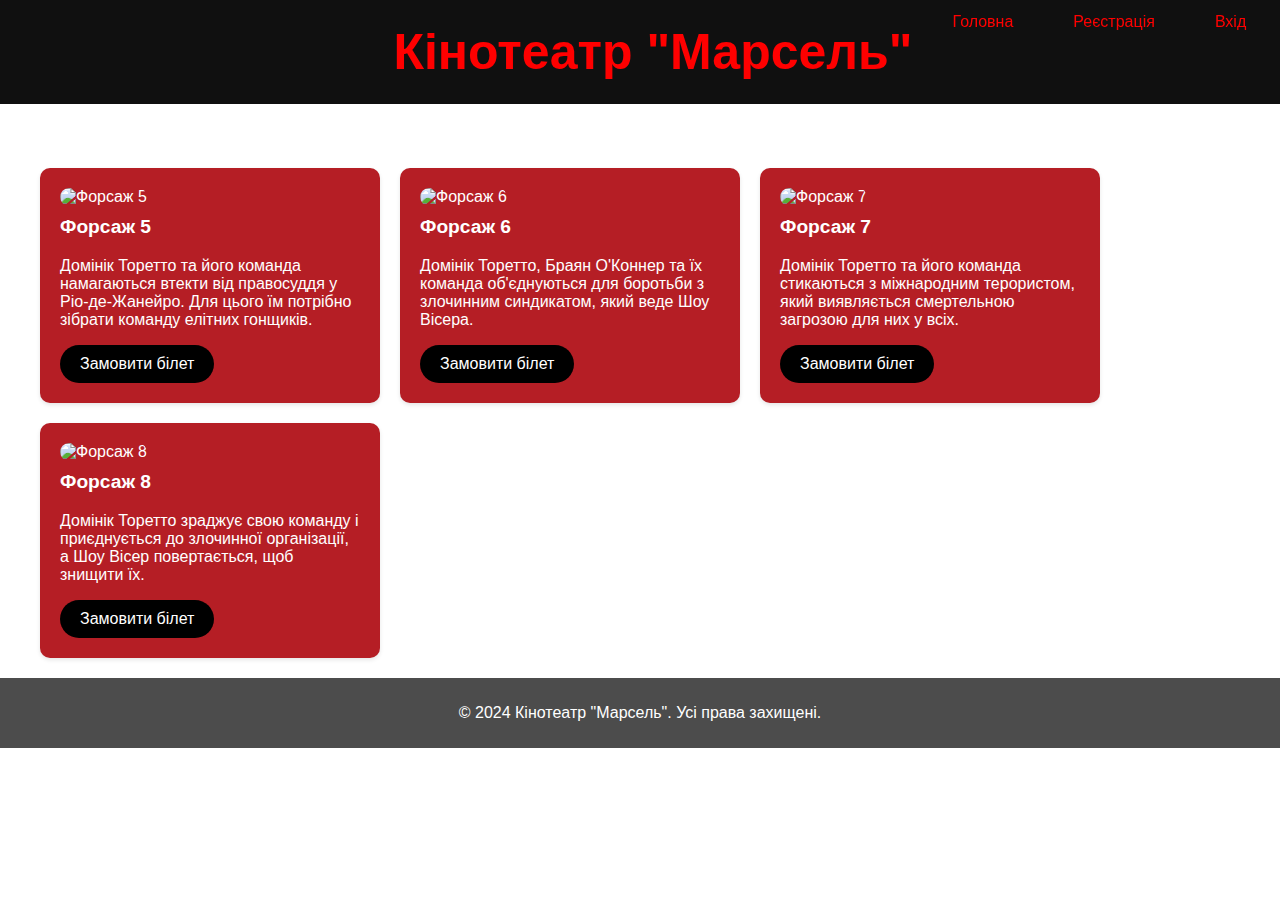
==== index.html @ bf23fcdc "Rename" ====
<!DOCTYPE html>
<html lang="en">
<head>
    <meta charset="UTF-8">
    <meta name="viewport" content="width=device-width, initial-scale=1.0">
    <title>Кінотеатр "Марсель"</title>
    <link rel="stylesheet" href="styles.css">
</head>
<body>
    <header class="header">
        <div class="container">
            <h1 class="logo">Кінотеатр "Марсель"</h1>
            <nav>
                <ul class="nav-links">
                    <li><a href="#home">Головна</a></li>
                    <li><a href="register.html">Реєстрація</a></li>
                    <li><a href="login.html">Вхід</a></li>
                </ul>
            </nav>
        </div>
    </header>


    <section id="home" class="home-section">
        <div class="container">
            <h2>Список фільмів</h2>
            <div class="movie-list">
                <div class="movie">
                    <img src="C:\Users\Mykhailo\Desktop\lusui\1370615083_6d1d3a6.jpg" alt="Форсаж 5">
                    <h3>Форсаж 5</h3>
                    <p>Домінік Торетто та його команда намагаються втекти від правосуддя у Ріо-де-Жанейро. Для цього їм потрібно зібрати команду елітних гонщиків.</p>
                    <a href="register.html" class="order-button">Замовити білет</a>
                </div>
                <div class="movie">
                    <img src="C:\Users\Mykhailo\Desktop\lusui\3014951_ua_4dec39130854cb480cc2aee03b65a5b3_300x2000.jpg" alt="Форсаж 6">
                    <h3>Форсаж 6</h3>
                    <p>Домінік Торетто, Браян О'Коннер та їх команда об'єднуються для боротьби з злочинним синдикатом, який веде Шоу Вісера.</p>
                    <a href="register.html" class="order-button">Замовити білет</a>
                </div>
                <div class="movie">
                    <img src="C:\Users\Mykhailo\Desktop\lusui\4048.jpg" alt="Форсаж 7">
                    <h3>Форсаж 7</h3>
                    <p>Домінік Торетто та його команда стикаються з міжнародним терористом, який виявляється смертельною загрозою для них у всіх.</p>
                    <a href="register.html" class="order-button">Замовити білет</a>
                </div>
                <div class="movie">
                    <img src="C:\Users\Mykhailo\Desktop\lusui\442758.jpg" alt="Форсаж 8">
                    <h3>Форсаж 8</h3>
                    <p>Домінік Торетто зраджує свою команду і приєднується до злочинної організації, а Шоу Вісер повертається, щоб знищити їх.</p>
                    <a href="register.html" class="order-button">Замовити білет</a>
                </div>
            </div>
        </div>
    </section>

     <footer class="footer">
        <div class="container">
            <p>&copy; 2024 Кінотеатр "Марсель". Усі права захищені.</p>
        </div>
    </footer>
</body>
</html>
---- styles.css ----
/* Загальні стилі */
body {
    font-family: Arial, sans-serif;
    margin: 0;
    padding: 0;
    color: #fff;
    background-image: url('C:/Users/Mykhailo/Desktop/lusui/SpjBJrHdhDMxRjB8EFP1QdizL3bSvMH2.jpg');
    background-size: cover;
    background-position: center;
}

.container {
    max-width: 1200px;
    margin: 0 auto;
    padding: 0px;
}

/* Стилі для заголовку і навігації */
.header {

    position: fixed;
    top: 0;
    left: 0;
    width: 100%;
    background-color: rgba(0, 0, 0, 0.938);
    padding: 13px;
    display: flex;
    justify-content: left; /* Вирівнювання контенту у центрі */
    align-items: center;
    z-index: 1000;
}

/* Стилі для логотипу */
.logo {
    float: left ;
    margin: 0;
    padding: 10px 20px;
    font-size: 50px;
    background-color: #ffffff00;
    color: #ff0000;
    border-radius: 20px;
}

/* Стилі для навігаційних посилань */
.nav-links {
    list-style-type: none;
    margin: 0;
    padding: 0;
    display: flex;
    align-items: center;
}

.nav-links li {
    margin-right: 20px;
}

.nav-links li a {
    color: #ff0000;
    text-decoration: none;
    padding: 10px 20px;
    border-radius: 20px;
}

.nav-links li a:hover {
    background-color: #111;
}

/* Стилі для кнопок "Реєстрація" і "Вхід" */
.register-button,
.login-button {
    padding: 10px 20px;
    background-color: #b51e25;
    color: #fff;
    border: none;
    border-radius: 3px;
    cursor: pointer;
    text-decoration: none;
}


.register-button:hover,
.login-button:hover {
    background-color: #991b1f;
}

/* Стилі для розділу фільмів */
.home-section {
    padding: 100px 20px 20px;
}

.movie-list {
    display: flex;
    flex-wrap: wrap;
    gap: 20px;
}

.movie {
    width: 100%;
    max-width: 300px;
    padding: 20px;
    background-color: #b51e25;
    border-radius: 10px;
    box-shadow: 0 2px 4px rgba(0, 0, 0, 0.1);
    transition: transform 0.3s ease;
}

.movie:hover {
    transform: translateY(-5px);
}

.movie img {
    width: 100%;
    height: auto;
    border-radius: 10px;
}

.movie h3 {
    margin-top: 10px;
    font-size: 1.2em;
    color: #fff;
}

.movie p {
    color: #fff;
}

.order-button {
    display: inline-block;
    padding: 10px 20px;
    font-size: 16px;
    border: none;
    border-radius: 20px;
    background-color: #000;
    color: #fff;
    text-decoration: none;
    cursor: pointer;
    transition: background-color 0.3s;
}

.order-button:hover {
    background-color: #111;
}

.footer {
    background-color: rgba(0, 0, 0, 0.7);
    text-align: center;
    padding: 10px 0;
    color: #fff;
}
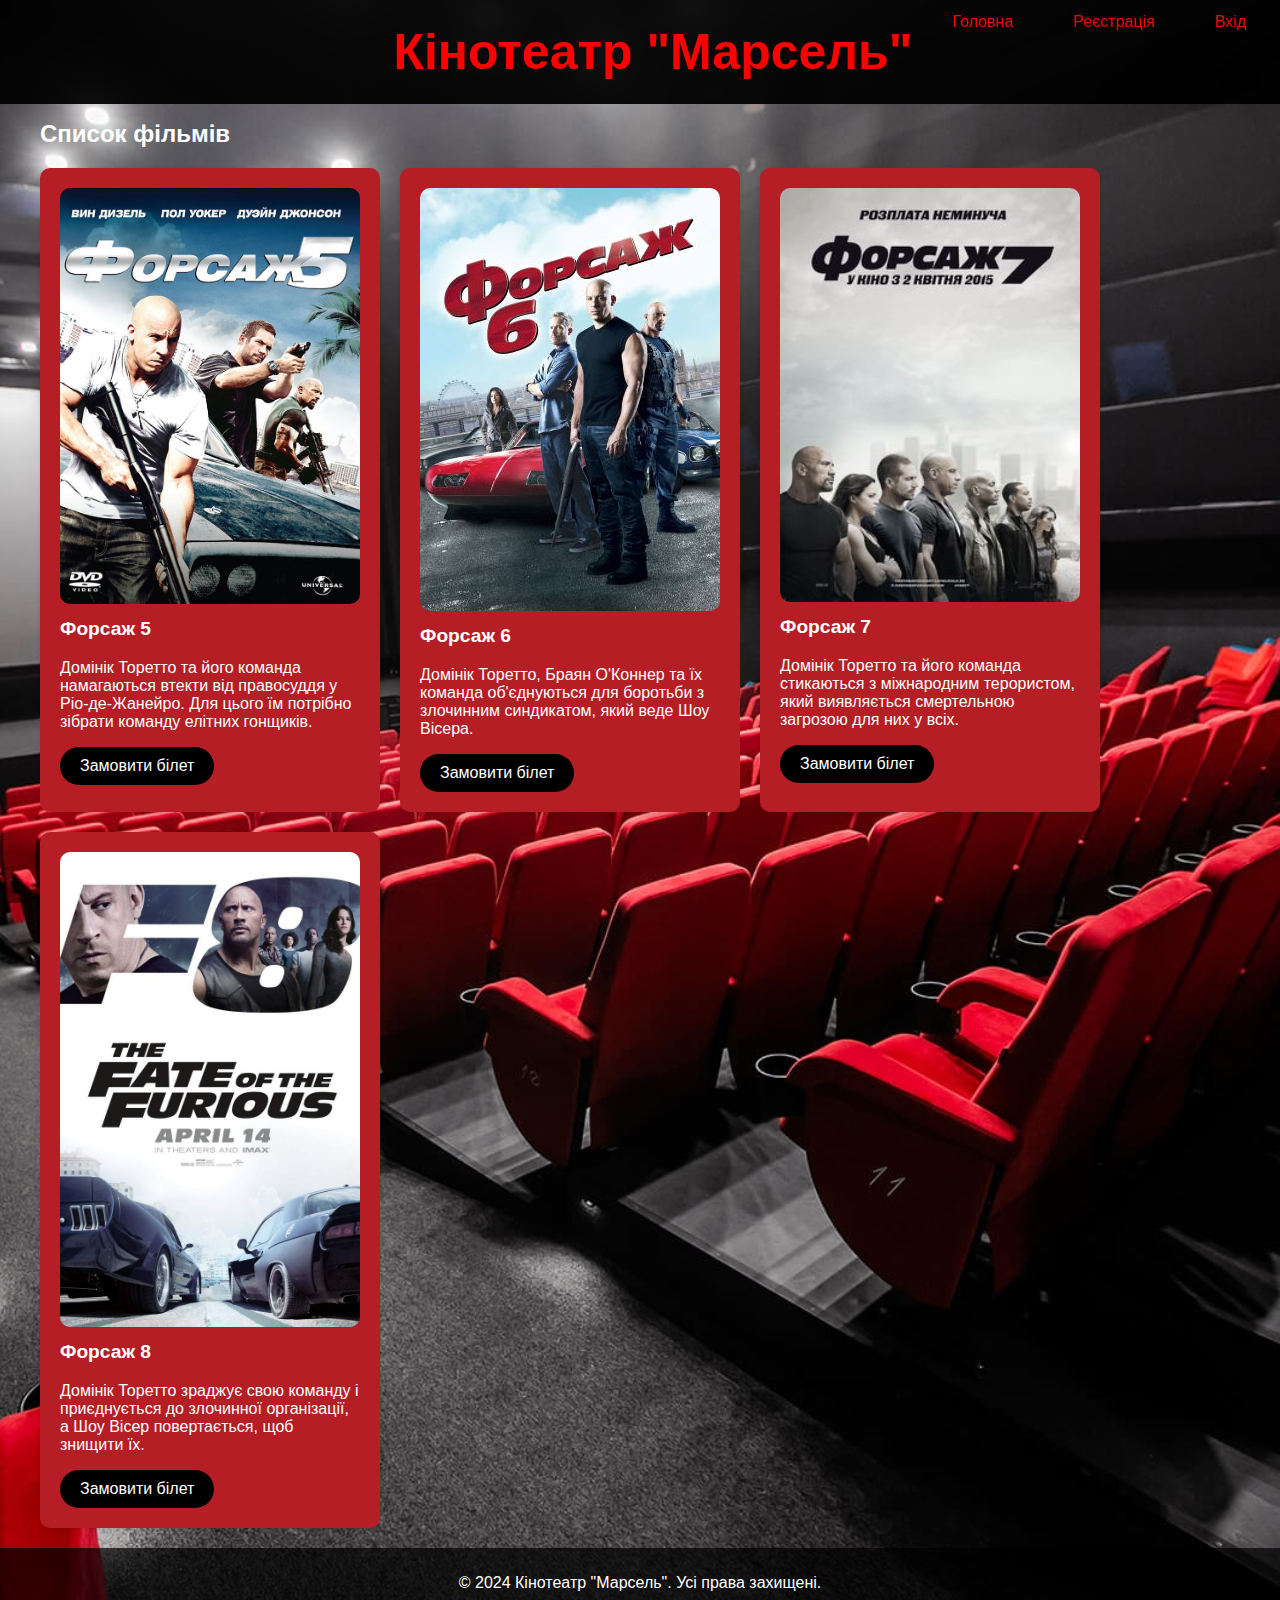
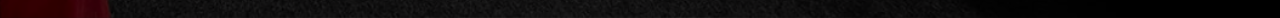
==== commit 9654ba71: "Add images" ====
--- a/index.html
+++ b/index.html
@@ -26,25 +26,25 @@
             <h2>Список фільмів</h2>
             <div class="movie-list">
                 <div class="movie">
-                    <img src="C:\Users\Mykhailo\Desktop\lusui\1370615083_6d1d3a6.jpg" alt="Форсаж 5">
+                    <img src="images/5.jpg" alt="Форсаж 5">
                     <h3>Форсаж 5</h3>
                     <p>Домінік Торетто та його команда намагаються втекти від правосуддя у Ріо-де-Жанейро. Для цього їм потрібно зібрати команду елітних гонщиків.</p>
                     <a href="register.html" class="order-button">Замовити білет</a>
                 </div>
                 <div class="movie">
-                    <img src="C:\Users\Mykhailo\Desktop\lusui\3014951_ua_4dec39130854cb480cc2aee03b65a5b3_300x2000.jpg" alt="Форсаж 6">
+                    <img src="images/6.jpg" alt="Форсаж 6">
                     <h3>Форсаж 6</h3>
                     <p>Домінік Торетто, Браян О'Коннер та їх команда об'єднуються для боротьби з злочинним синдикатом, який веде Шоу Вісера.</p>
                     <a href="register.html" class="order-button">Замовити білет</a>
                 </div>
                 <div class="movie">
-                    <img src="C:\Users\Mykhailo\Desktop\lusui\4048.jpg" alt="Форсаж 7">
+                    <img src="images/7.jpg" alt="Форсаж 7">
                     <h3>Форсаж 7</h3>
                     <p>Домінік Торетто та його команда стикаються з міжнародним терористом, який виявляється смертельною загрозою для них у всіх.</p>
                     <a href="register.html" class="order-button">Замовити білет</a>
                 </div>
                 <div class="movie">
-                    <img src="C:\Users\Mykhailo\Desktop\lusui\442758.jpg" alt="Форсаж 8">
+                    <img src="images/8.jpg" alt="Форсаж 8">
                     <h3>Форсаж 8</h3>
                     <p>Домінік Торетто зраджує свою команду і приєднується до злочинної організації, а Шоу Вісер повертається, щоб знищити їх.</p>
                     <a href="register.html" class="order-button">Замовити білет</a>
--- a/styles.css
+++ b/styles.css
@@ -4,7 +4,7 @@
     margin: 0;
     padding: 0;
     color: #fff;
-    background-image: url('C:/Users/Mykhailo/Desktop/lusui/SpjBJrHdhDMxRjB8EFP1QdizL3bSvMH2.jpg');
+    background-image: url(images/back.jpg);
     background-size: cover;
     background-position: center;
 }
